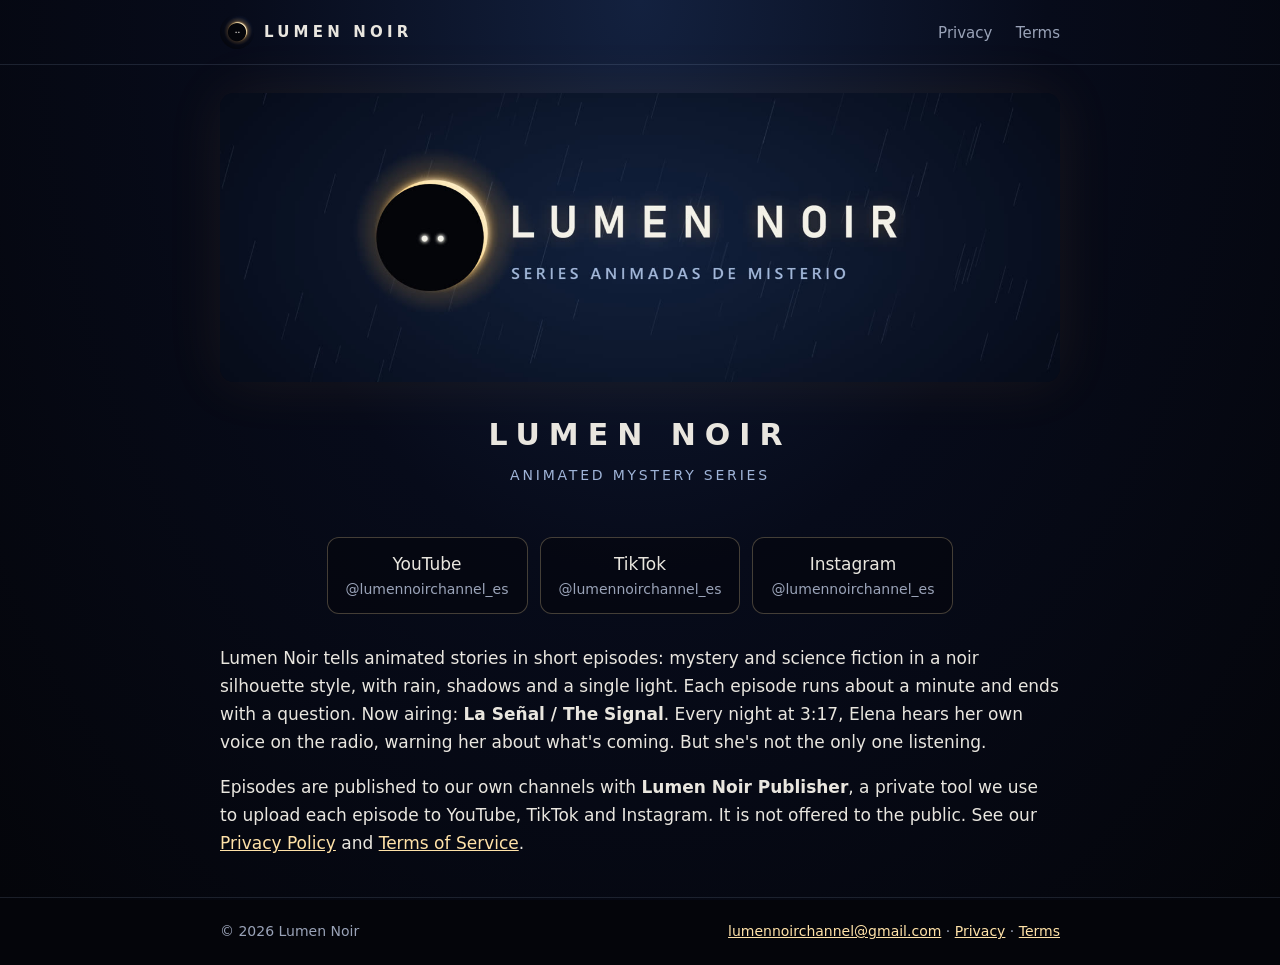
==== index.html @ fa319ae3 "Sitio de Lumen Noir: inicio, privacidad y términos" ====
<!doctype html>
<html lang="en">
<head>
  <meta charset="utf-8">
  <meta name="viewport" content="width=device-width, initial-scale=1">
  <title>Lumen Noir — animated mystery series</title>
  <meta name="description" content="Lumen Noir publishes short animated mystery and sci-fi series in a noir silhouette style, in Spanish and English.">
  <link rel="icon" type="image/png" href="favicon.png">
  <link rel="apple-touch-icon" href="apple-touch-icon.png">
  <link rel="stylesheet" href="style.css">
</head>
<body>
  <header class="top">
    <div class="wrap">
      <a class="brand" href="./"><img src="logo.png" alt="">Lumen Noir</a>
      <nav class="links">
        <a href="privacy.html">Privacy</a>
        <a href="terms.html">Terms</a>
      </nav>
    </div>
  </header>

  <main>
    <div class="hero">
      <div class="wrap">
        <img class="banner" src="banner.jpg" alt="Lumen Noir: a black disc with a rim of warm light and two glowing eyes, over a rainy night city">
        <h1>Lumen Noir</h1>
        <p class="tag">Animated mystery series</p>
      </div>
    </div>

    <div class="wrap">
      <div class="channels">
        <a href="https://www.youtube.com/@lumennoirchannel_es" rel="me">YouTube<span>@lumennoirchannel_es</span></a>
        <a href="https://www.tiktok.com/@lumennoirchannel_es" rel="me">TikTok<span>@lumennoirchannel_es</span></a>
        <a href="https://www.instagram.com/lumennoirchannel_es/" rel="me">Instagram<span>@lumennoirchannel_es</span></a>
      </div>

      <section class="about">
        <p>Lumen Noir tells animated stories in short episodes: mystery and science fiction in a noir silhouette
          style, with rain, shadows and a single light. Each episode runs about a minute and ends with a question.
          Now airing: <strong>La Señal / The Signal</strong>. Every night at 3:17, Elena hears her own voice on the
          radio, warning her about what's coming. But she's not the only one listening.</p>
        <p>Episodes are published to our own channels with <strong>Lumen Noir Publisher</strong>, a private tool we
          use to upload each episode to YouTube, TikTok and Instagram. It is not offered to the public. See our
          <a href="privacy.html">Privacy Policy</a> and <a href="terms.html">Terms of Service</a>.</p>
      </section>
    </div>
  </main>

  <footer>
    <div class="wrap">
      <span>© 2026 Lumen Noir</span>
      <span><a href="mailto:lumennoirchannel@gmail.com">lumennoirchannel@gmail.com</a> · <a href="privacy.html">Privacy</a> · <a href="terms.html">Terms</a></span>
    </div>
  </footer>
</body>
</html>
---- style.css ----
:root {
  --night: #070b1a;
  --blue: #13213f;
  --ink: #04050a;
  --light: #ffe2a8;
  --amber: #ffb547;
  --rain: #9fb4d8;
  --text: #e9e6df;
  --muted: #9aa3b8;
}
* { box-sizing: border-box; }
html { background: var(--ink); }
body {
  margin: 0;
  color: var(--text);
  background: radial-gradient(ellipse at 50% 0%, var(--blue) 0%, var(--night) 45%, var(--ink) 100%) fixed;
  font: 17px/1.65 "Segoe UI", system-ui, -apple-system, Roboto, sans-serif;
}
a { color: var(--light); }
a:hover { color: var(--amber); }
.wrap { max-width: 880px; margin: 0 auto; padding: 0 20px; }
.top { border-bottom: 1px solid rgba(159, 180, 216, 0.15); }
.top .wrap { display: flex; align-items: center; justify-content: space-between; height: 64px; }
.brand { display: flex; align-items: center; gap: 10px; color: var(--text); text-decoration: none; font-weight: 600; letter-spacing: 0.28em; text-transform: uppercase; font-size: 15px; }
.brand img { width: 34px; height: 34px; border-radius: 50%; }
.links a { margin-left: 18px; color: var(--muted); text-decoration: none; font-size: 15px; }
.links a[aria-current="page"], .links a:hover { color: var(--light); }
.hero { text-align: center; padding: 28px 0 8px; }
.banner { width: 100%; border-radius: 14px; display: block; box-shadow: 0 0 60px rgba(255, 181, 71, 0.08); }
h1 { font-weight: 600; letter-spacing: 0.04em; margin: 28px 0 4px; }
.hero h1 { letter-spacing: 0.3em; text-transform: uppercase; font-size: 30px; }
.tag { color: var(--rain); letter-spacing: 0.2em; text-transform: uppercase; font-size: 14px; margin: 0 0 24px; }
.channels { display: flex; flex-wrap: wrap; gap: 12px; justify-content: center; margin: 18px 0 30px; }
.channels a {
  display: flex; flex-direction: column; align-items: center; min-width: 170px; padding: 12px 18px;
  border: 1px solid rgba(255, 226, 168, 0.25); border-radius: 12px; text-decoration: none; color: var(--text);
  background: rgba(4, 5, 10, 0.5);
}
.channels a span { color: var(--muted); font-size: 14px; }
.channels a:hover { border-color: var(--amber); }
.about p, .legal p, .legal li { color: var(--text); }
.legal { padding: 10px 0 40px; }
.legal h2 { font-size: 20px; margin-top: 30px; color: var(--light); font-weight: 600; }
.updated { color: var(--muted); font-size: 14px; }
footer { border-top: 1px solid rgba(159, 180, 216, 0.15); margin-top: 40px; }
footer .wrap { display: flex; flex-wrap: wrap; justify-content: space-between; gap: 10px; padding: 22px 20px; color: var(--muted); font-size: 14px; }
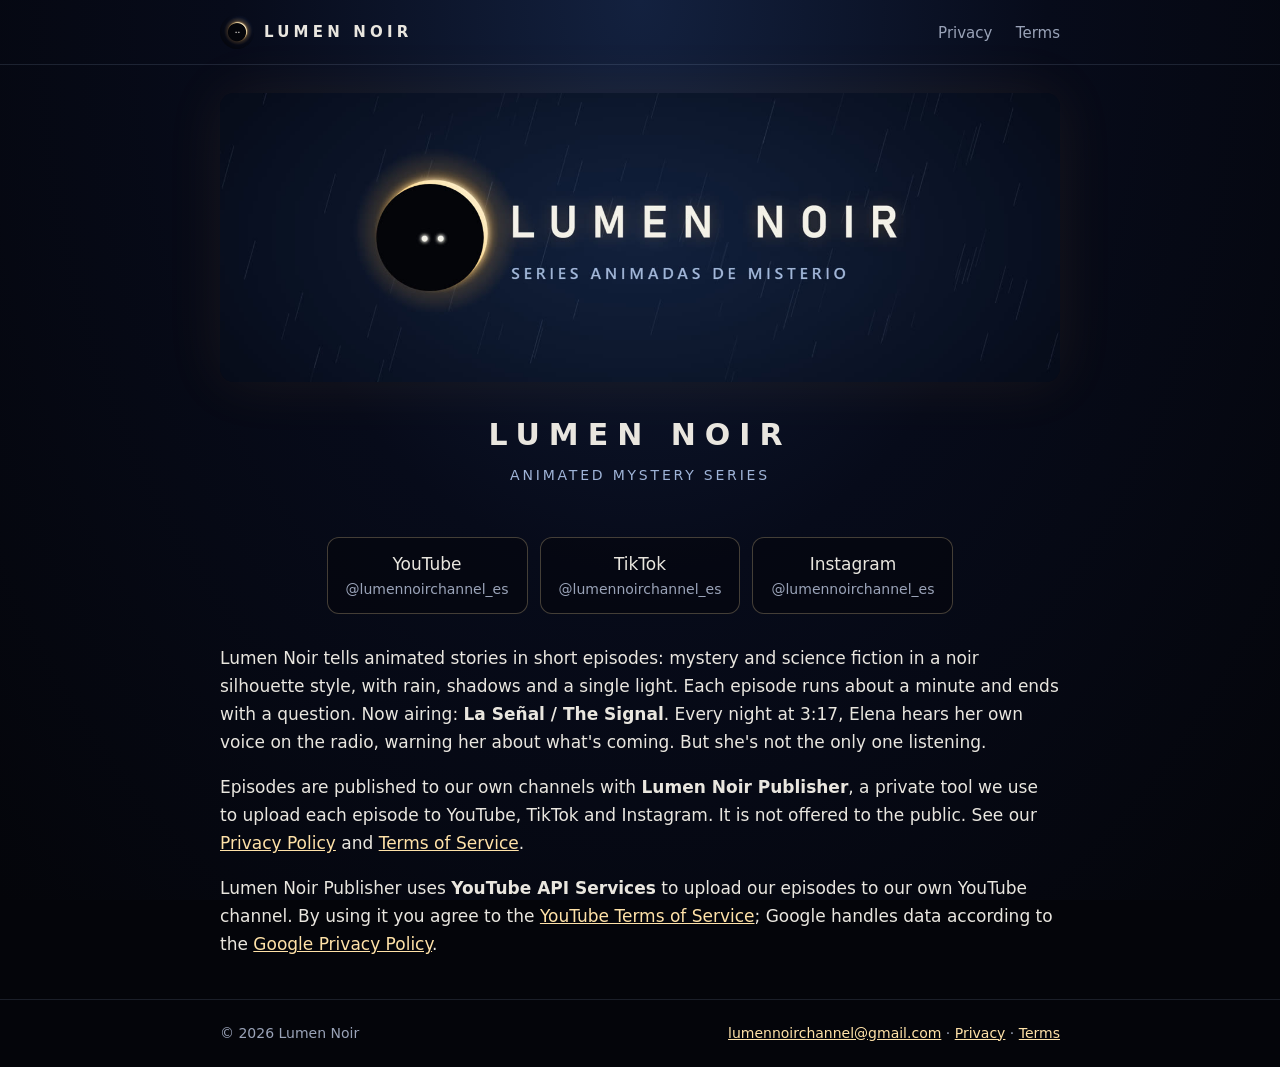
==== commit 92fbf00e: "Aviso de YouTube API Services en inicio, privacidad y términos" ====
--- a/index.html
+++ b/index.html
@@ -44,6 +44,9 @@
         <p>Episodes are published to our own channels with <strong>Lumen Noir Publisher</strong>, a private tool we
           use to upload each episode to YouTube, TikTok and Instagram. It is not offered to the public. See our
           <a href="privacy.html">Privacy Policy</a> and <a href="terms.html">Terms of Service</a>.</p>
+        <p>Lumen Noir Publisher uses <strong>YouTube API Services</strong> to upload our episodes to our own YouTube
+          channel. By using it you agree to the <a href="https://www.youtube.com/t/terms">YouTube Terms of Service</a>;
+          Google handles data according to the <a href="https://policies.google.com/privacy">Google Privacy Policy</a>.</p>
       </section>
     </div>
   </main>
